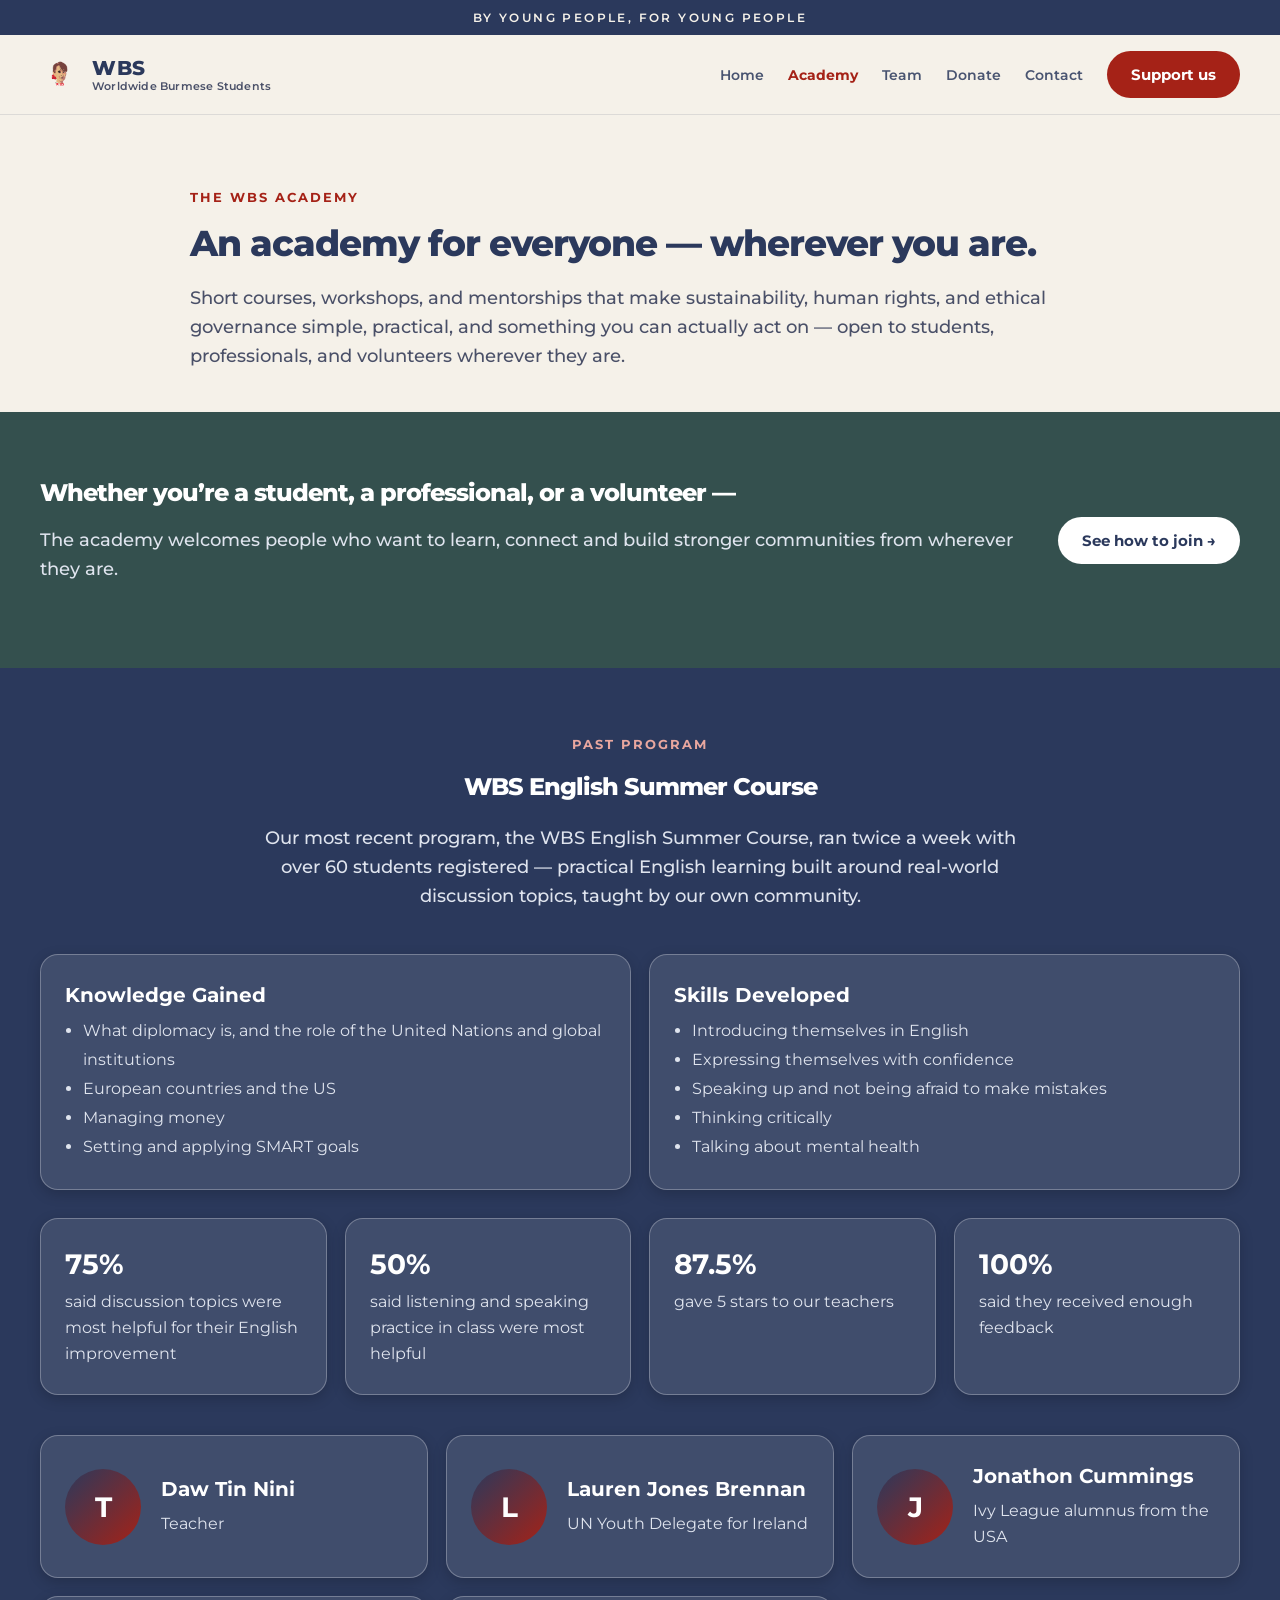
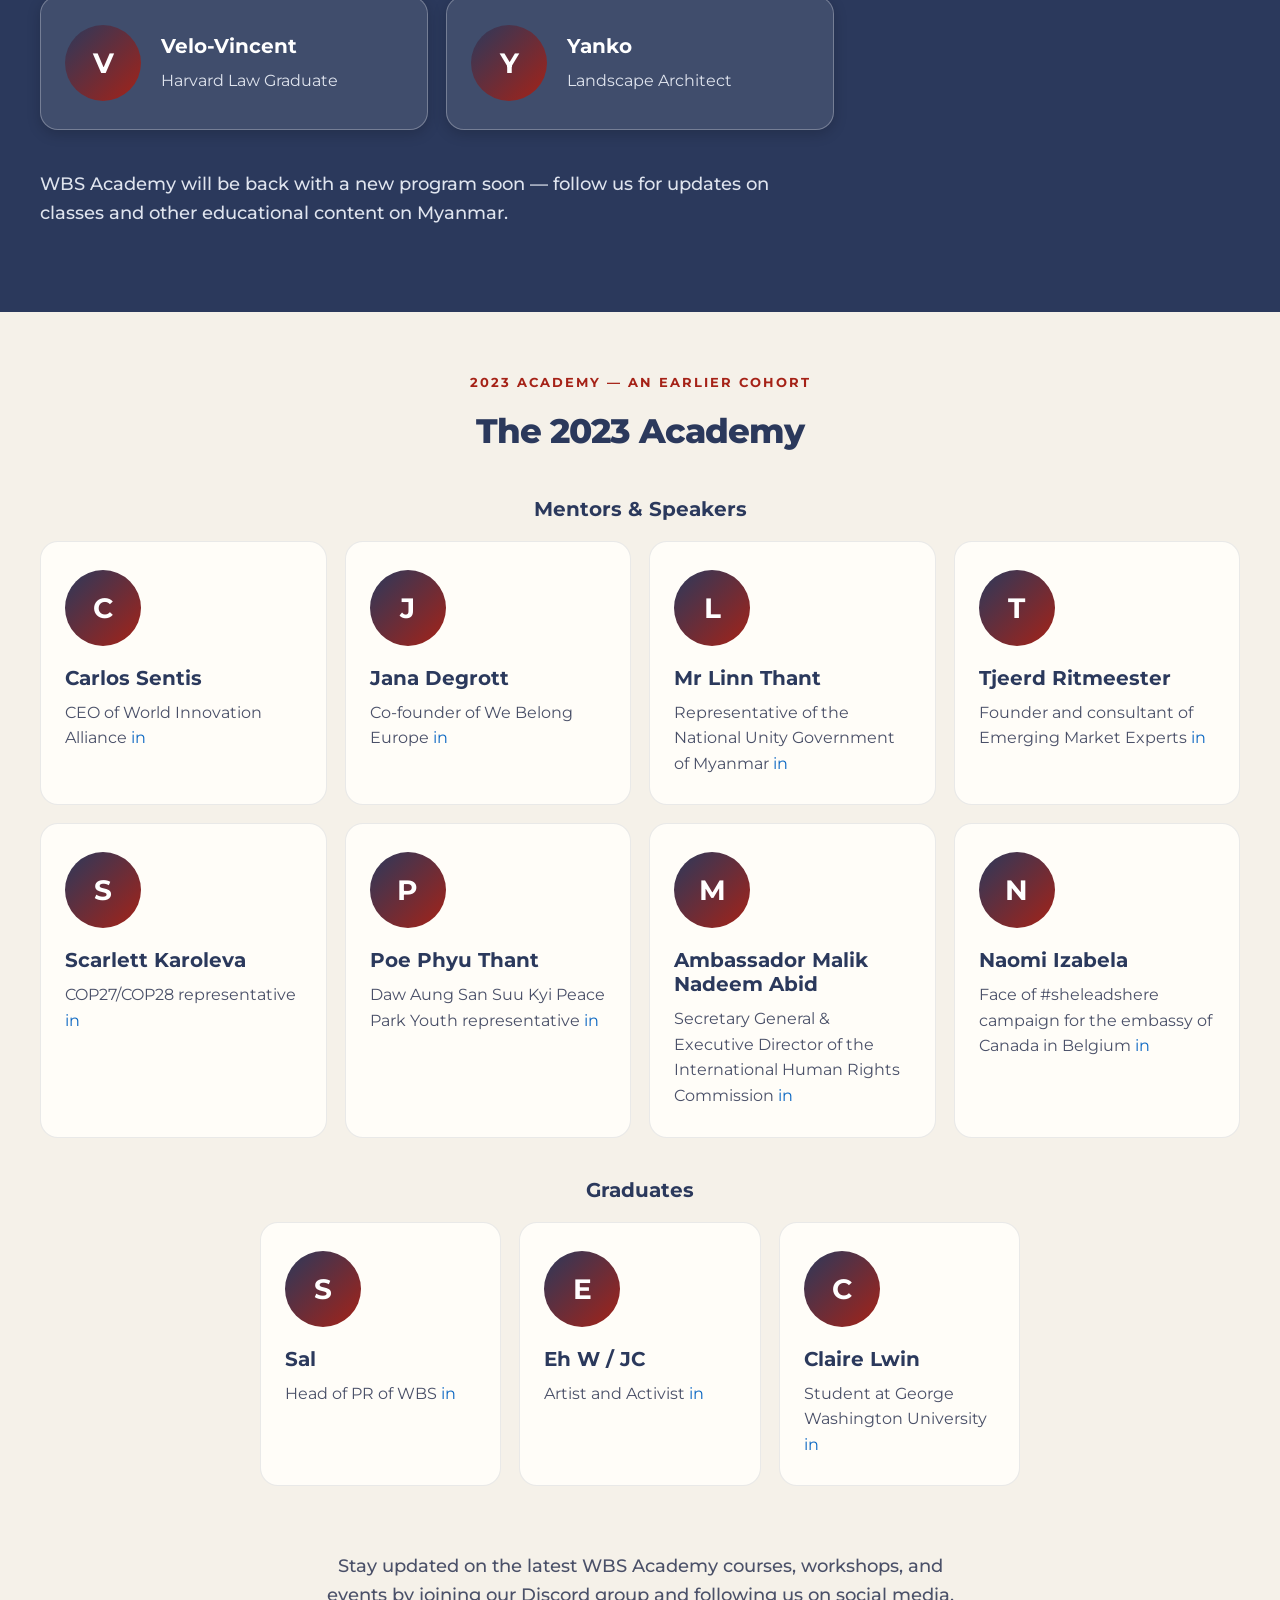
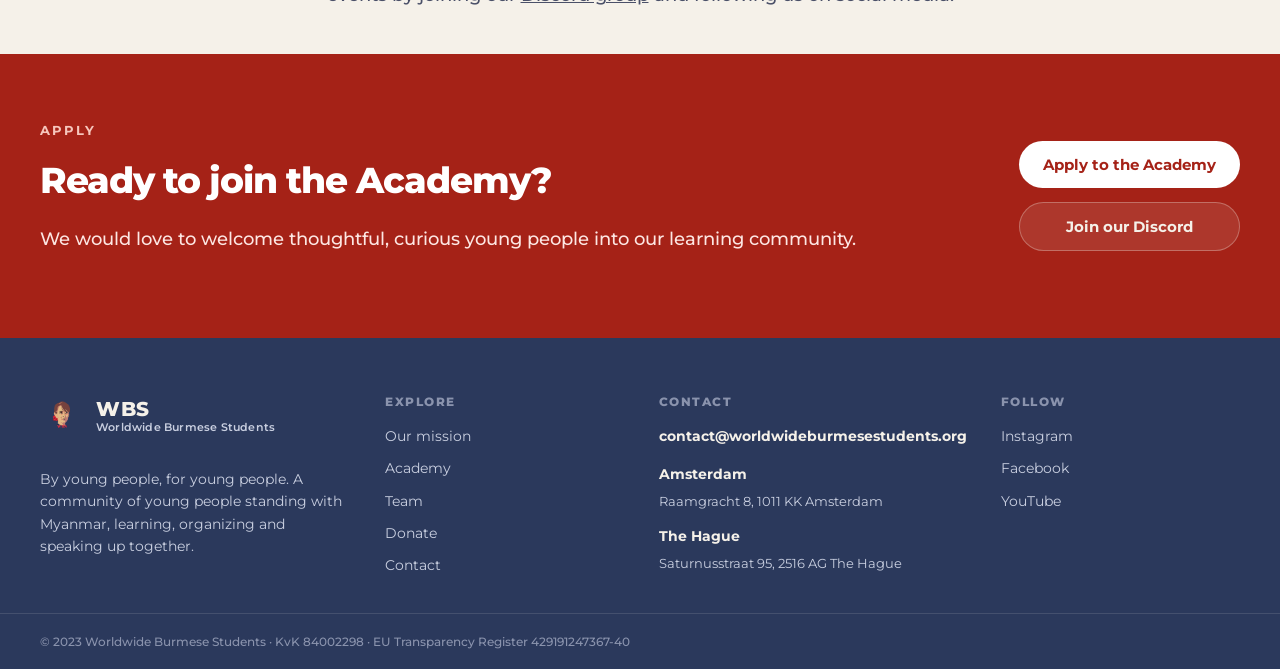
==== academy.html @ f555e379 "Initial website upload" ====
<!DOCTYPE html>
<html lang="en">
  <head>
    <meta charset="UTF-8" />
    <meta name="viewport" content="width=device-width, initial-scale=1.0" />
    <title>Academy — WBS</title>
    <link rel="preconnect" href="https://fonts.googleapis.com" />
    <link rel="preconnect" href="https://fonts.gstatic.com" crossorigin />
    <link href="https://fonts.googleapis.com/css2?family=Montserrat:ital,wght@0,400;0,500;0,600;0,700;0,800;1,500;1,600&display=swap" rel="stylesheet" />
    <link rel="stylesheet" href="styles.css" />
    <script src="partials.js"></script>
  </head>
  <body>
    <div id="site-header"></div>
    <script>WBSPartials.mountHeader('academy');</script>

    <main>
      <section class="hero hero-compact">
        <div class="container">
          <div style="text-align: left; max-width: 900px; margin: 0 auto;">
            <div class="eyebrow">The WBS Academy</div>
            <h1 style="text-align: left; max-width: none; margin-left: 0; font-size: clamp(28px, 3.2vw, 36px);">An academy for everyone — wherever you are.</h1>
            <p class="lead" style="text-align: left; max-width: none; margin-left: 0;">Short courses, workshops, and mentorships that make sustainability, human rights, and ethical governance simple, practical, and something you can actually act on — open to students, professionals, and volunteers wherever they are.</p>
          </div>
        </div>
      </section>

      <section class="band band-teal">
        <div class="container">
          <div class="section-grid" style="gap: 20px; grid-template-columns: 1fr auto; align-items: center;">
            <div>
              <h2 class="section-title" style="font-size: clamp(20px, 2.2vw, 24px); line-height: 1.25; margin-bottom: 10px; color: white;">Whether you’re a student, a professional, or a volunteer —</h2>
              <p class="section-copy" style="color: #dfe4ee;">The academy welcomes people who want to learn, connect and build stronger communities from wherever they are.</p>
            </div>
            <a class="pill-button" href="#apply" style="background: white; color: var(--navy);">See how to join →</a>
          </div>
        </div>
      </section>

      <section class="band band-navy">
        <div class="container">
          <div class="section-center" style="max-width: 760px;">
            <div class="eyebrow" style="color: #e9a79f;">Past Program</div>
            <h2 class="section-title" style="font-size: clamp(20px, 2.2vw, 24px); line-height: 1.25; color: white;">WBS English Summer Course</h2>
            <p class="section-copy" style="color: #dfe4ee;">Our most recent program, the WBS English Summer Course, ran twice a week with over 60 students registered — practical English learning built around real-world discussion topics, taught by our own community.</p>
          </div>
          <div class="card-grid two" style="margin-top: 28px; align-items: stretch;">
            <div class="feature-card" style="background: rgba(255,255,255,0.1); color: white; border: 1px solid rgba(255,255,255,0.28); box-shadow: 0 4px 14px rgba(0,0,0,0.18); display: flex; flex-direction: column; height: 100%;">
              <h3 style="color: white;">Knowledge Gained</h3>
              <ul style="margin: 0; padding-left: 18px; color: #dfe4ee; line-height: 1.8;">
                <li>What diplomacy is, and the role of the United Nations and global institutions</li>
                <li>European countries and the US</li>
                <li>Managing money</li>
                <li>Setting and applying SMART goals</li>
              </ul>
            </div>
            <div class="feature-card" style="background: rgba(255,255,255,0.1); color: white; border: 1px solid rgba(255,255,255,0.28); box-shadow: 0 4px 14px rgba(0,0,0,0.18); display: flex; flex-direction: column; height: 100%;">
              <h3 style="color: white;">Skills Developed</h3>
              <ul style="margin: 0; padding-left: 18px; color: #dfe4ee; line-height: 1.8;">
                <li>Introducing themselves in English</li>
                <li>Expressing themselves with confidence</li>
                <li>Speaking up and not being afraid to make mistakes</li>
                <li>Thinking critically</li>
                <li>Talking about mental health</li>
              </ul>
            </div>
          </div>
          <div class="card-grid four" style="margin-top: 28px;">
            <div class="stat-card" style="background: rgba(255,255,255,0.1); color: white; border: 1px solid rgba(255,255,255,0.28); box-shadow: 0 4px 14px rgba(0,0,0,0.18);">
              <strong style="color: white;">75%</strong>
              <p style="color: #dfe4ee;">said discussion topics were most helpful for their English improvement</p>
            </div>
            <div class="stat-card" style="background: rgba(255,255,255,0.1); color: white; border: 1px solid rgba(255,255,255,0.28); box-shadow: 0 4px 14px rgba(0,0,0,0.18);">
              <strong style="color: white;">50%</strong>
              <p style="color: #dfe4ee;">said listening and speaking practice in class were most helpful</p>
            </div>
            <div class="stat-card" style="background: rgba(255,255,255,0.1); color: white; border: 1px solid rgba(255,255,255,0.28); box-shadow: 0 4px 14px rgba(0,0,0,0.18);">
              <strong style="color: white;">87.5%</strong>
              <p style="color: #dfe4ee;">gave 5 stars to our teachers</p>
            </div>
            <div class="stat-card" style="background: rgba(255,255,255,0.1); color: white; border: 1px solid rgba(255,255,255,0.28); box-shadow: 0 4px 14px rgba(0,0,0,0.18);">
              <strong style="color: white;">100%</strong>
              <p style="color: #dfe4ee;">said they received enough feedback</p>
            </div>
          </div>
          <div class="card-grid three" style="margin-top: 40px;">
            <div class="person-card" style="background: rgba(255,255,255,0.1); color: white; border: 1px solid rgba(255,255,255,0.28); box-shadow: 0 4px 14px rgba(0,0,0,0.18);">
              <div class="avatar">T</div>
              <div>
                <h3 style="color: white;">Daw Tin Nini</h3>
                <p class="role" style="color: #dfe4ee;">Teacher</p>
              </div>
            </div>
            <div class="person-card" style="background: rgba(255,255,255,0.1); color: white; border: 1px solid rgba(255,255,255,0.28); box-shadow: 0 4px 14px rgba(0,0,0,0.18);">
              <div class="avatar">L</div>
              <div>
                <h3 style="color: white;">Lauren Jones Brennan</h3>
                <p class="role" style="color: #dfe4ee;">UN Youth Delegate for Ireland</p>
              </div>
            </div>
            <div class="person-card" style="background: rgba(255,255,255,0.1); color: white; border: 1px solid rgba(255,255,255,0.28); box-shadow: 0 4px 14px rgba(0,0,0,0.18);">
              <div class="avatar">J</div>
              <div>
                <h3 style="color: white;">Jonathon Cummings</h3>
                <p class="role" style="color: #dfe4ee;">Ivy League alumnus from the USA</p>
              </div>
            </div>
            <div class="person-card" style="background: rgba(255,255,255,0.1); color: white; border: 1px solid rgba(255,255,255,0.28); box-shadow: 0 4px 14px rgba(0,0,0,0.18);">
              <div class="avatar">V</div>
              <div>
                <h3 style="color: white;">Velo-Vincent</h3>
                <p class="role" style="color: #dfe4ee;">Harvard Law Graduate</p>
              </div>
            </div>
            <div class="person-card" style="background: rgba(255,255,255,0.1); color: white; border: 1px solid rgba(255,255,255,0.28); box-shadow: 0 4px 14px rgba(0,0,0,0.18);">
              <div class="avatar">Y</div>
              <div>
                <h3 style="color: white;">Yanko</h3>
                <p class="role" style="color: #dfe4ee;">Landscape Architect</p>
              </div>
            </div>
          </div>
          <p class="section-copy" style="color: #dfe4ee; margin-top: 40px; max-width: 760px;">WBS Academy will be back with a new program soon — follow us for updates on classes and other educational content on Myanmar.</p>
        </div>
      </section>

      <section class="section" style="padding-bottom: 24px;">
        <div class="container">
          <div class="section-center">
            <div class="eyebrow">2023 Academy — an earlier cohort</div>
            <h2 class="section-title" style="font-size: clamp(28px, 3.2vw, 34px); line-height: 1.25;">The 2023 Academy</h2>
          </div>

          <h3 style="text-align: center; font-size: 20px; margin: 0 0 20px;">Mentors &amp; Speakers</h3>
          <div class="card-grid four" style="align-items: stretch;">
            <div class="person-card" style="flex-direction: column; align-items: flex-start; text-align: left; height: 100%; min-height: 200px;">
              <div class="avatar">C</div>
              <div>
                <h3>Carlos Sentis</h3>
                <p class="role">CEO of World Innovation Alliance <a href="#" aria-label="LinkedIn" style="color: #0a66c2; text-decoration: none;">in</a></p>
              </div>
            </div>
            <div class="person-card" style="flex-direction: column; align-items: flex-start; text-align: left; height: 100%; min-height: 200px;">
              <div class="avatar">J</div>
              <div>
                <h3>Jana Degrott</h3>
                <p class="role">Co-founder of We Belong Europe <a href="#" aria-label="LinkedIn" style="color: #0a66c2; text-decoration: none;">in</a></p>
              </div>
            </div>
            <div class="person-card" style="flex-direction: column; align-items: flex-start; text-align: left; height: 100%; min-height: 200px;">
              <div class="avatar">L</div>
              <div>
                <h3>Mr Linn Thant</h3>
                <p class="role">Representative of the National Unity Government of Myanmar <a href="#" aria-label="LinkedIn" style="color: #0a66c2; text-decoration: none;">in</a></p>
              </div>
            </div>
            <div class="person-card" style="flex-direction: column; align-items: flex-start; text-align: left; height: 100%; min-height: 200px;">
              <div class="avatar">T</div>
              <div>
                <h3>Tjeerd Ritmeester</h3>
                <p class="role">Founder and consultant of Emerging Market Experts <a href="#" aria-label="LinkedIn" style="color: #0a66c2; text-decoration: none;">in</a></p>
              </div>
            </div>
            <div class="person-card" style="flex-direction: column; align-items: flex-start; text-align: left; height: 100%; min-height: 200px;">
              <div class="avatar">S</div>
              <div>
                <h3>Scarlett Karoleva</h3>
                <p class="role">COP27/COP28 representative <a href="#" aria-label="LinkedIn" style="color: #0a66c2; text-decoration: none;">in</a></p>
              </div>
            </div>
            <div class="person-card" style="flex-direction: column; align-items: flex-start; text-align: left; height: 100%; min-height: 200px;">
              <div class="avatar">P</div>
              <div>
                <h3>Poe Phyu Thant</h3>
                <p class="role">Daw Aung San Suu Kyi Peace Park Youth representative <a href="#" aria-label="LinkedIn" style="color: #0a66c2; text-decoration: none;">in</a></p>
              </div>
            </div>
            <div class="person-card" style="flex-direction: column; align-items: flex-start; text-align: left; height: 100%; min-height: 200px;">
              <div class="avatar">M</div>
              <div>
                <h3>Ambassador Malik Nadeem Abid</h3>
                <p class="role">Secretary General &amp; Executive Director of the International Human Rights Commission <a href="#" aria-label="LinkedIn" style="color: #0a66c2; text-decoration: none;">in</a></p>
              </div>
            </div>
            <div class="person-card" style="flex-direction: column; align-items: flex-start; text-align: left; height: 100%; min-height: 200px;">
              <div class="avatar">N</div>
              <div>
                <h3>Naomi Izabela</h3>
                <p class="role">Face of #sheleadshere campaign for the embassy of Canada in Belgium <a href="#" aria-label="LinkedIn" style="color: #0a66c2; text-decoration: none;">in</a></p>
              </div>
            </div>
          </div>

          <h3 style="text-align: center; font-size: 20px; margin: 40px 0 20px;">Graduates</h3>
          <div class="card-grid three" style="align-items: stretch; max-width: 760px; margin-left: auto; margin-right: auto;">
            <div class="person-card" style="flex-direction: column; align-items: flex-start; text-align: left; height: 100%;">
              <div class="avatar">S</div>
              <div>
                <h3>Sal</h3>
                <p class="role">Head of PR of WBS <a href="#" aria-label="LinkedIn" style="color: #0a66c2; text-decoration: none;">in</a></p>
              </div>
            </div>
            <div class="person-card" style="flex-direction: column; align-items: flex-start; text-align: left; height: 100%;">
              <div class="avatar">E</div>
              <div>
                <h3>Eh W / JC</h3>
                <p class="role">Artist and Activist <a href="#" aria-label="LinkedIn" style="color: #0a66c2; text-decoration: none;">in</a></p>
              </div>
            </div>
            <div class="person-card" style="flex-direction: column; align-items: flex-start; text-align: left; height: 100%;">
              <div class="avatar">C</div>
              <div>
                <h3>Claire Lwin</h3>
                <p class="role">Student at George Washington University <a href="#" aria-label="LinkedIn" style="color: #0a66c2; text-decoration: none;">in</a></p>
              </div>
            </div>
          </div>
        </div>
      </section>

      <section class="section" style="padding-top: 24px; padding-bottom: 0;">
        <div class="container">
          <div class="section-center" style="max-width: 640px;">
            <p class="section-copy" style="font-size: 18px;">Stay updated on the latest WBS Academy courses, workshops, and events by joining our <a href="#">Discord group</a> and following us on social media.</p>
          </div>
        </div>
      </section>

      <section class="band band-red" id="apply">
        <div class="container section-grid" style="grid-template-columns: 1fr auto; gap: 48px; align-items: center;">
          <div>
            <div class="eyebrow" style="color: #f6c6bc;">Apply</div>
            <h2 class="section-title" style="font-size: clamp(28px, 3.2vw, 36px); line-height: 1.25; color: white;">Ready to join the Academy?</h2>
            <p class="section-copy" style="color: #fde7e3;">We would love to welcome thoughtful, curious young people into our learning community.</p>
          </div>
          <div class="cta-stack" style="align-items: flex-start; max-width: 240px;">
            <a class="pill-button" href="mailto:contact@worldwideburmesestudents.org" style="background: white; color: var(--red); width: 100%;">Apply to the Academy</a>
            <a class="ghost-button" href="#" style="width: 100%;">Join our Discord</a>
          </div>
        </div>
      </section>
    </main>

    <div id="site-footer"></div>
    <script>WBSPartials.mountFooter();</script>

    <script src="script.js"></script>
  </body>
</html>
---- styles.css ----
:root {
  --navy: #2b395c;
  --red: #a52217;
  --red-dark: #8c1c13;
  --teal: #34504e;
  --paper: #f5f1e9;
  --cream: #fffdf8;
  --muted: #4a5068;
  --text-on-navy: #c9cfe0;
  --text-on-dark: #dfe4ee;
  --footer-label: #8a93ad;
  --press-label: #8a8272;
  --border: rgba(43, 57, 92, 0.1);
}

* { box-sizing: border-box; }
html { scroll-behavior: smooth; }
body {
  margin: 0;
  font-family: 'Montserrat', sans-serif;
  background: var(--paper);
  color: var(--navy);
  min-height: 100vh;
  display: flex;
  flex-direction: column;
  -webkit-font-smoothing: antialiased;
}

body > main {
  flex: 1 0 auto;
}

img { max-width: 100%; display: block; }
a { color: inherit; }
::selection { background: var(--red); color: white; }

.container {
  width: min(1200px, calc(100% - 56px));
  margin: 0 auto;
}

.message-bar {
  background: var(--navy);
  color: var(--paper);
  text-align: center;
  padding: 10px 20px;
  font-size: 12px;
  letter-spacing: 2.4px;
  font-weight: 600;
  text-transform: uppercase;
}

.site-header {
  position: sticky;
  top: 0;
  z-index: 40;
  background: rgba(245, 241, 233, 0.92);
  backdrop-filter: blur(10px);
  border-bottom: 1px solid rgba(43, 57, 92, 0.12);
}

.site-header .container {
  display: flex;
  align-items: center;
  justify-content: space-between;
  padding: 16px 0;
  gap: 24px;
}

.brand {
  display: inline-flex;
  align-items: center;
  gap: 12px;
  text-decoration: none;
  color: var(--navy);
}

.brand-logo {
  width: 40px;
  height: 40px;
  object-fit: contain;
  border-radius: 50%;
  flex-shrink: 0;
}

.footer .brand-logo {
  width: 44px;
  height: 44px;
}

.brand-text {
  display: flex;
  flex-direction: column;
  line-height: 1.2;
  white-space: nowrap;
}

.brand-name {
  font-weight: 800;
  font-size: 20px;
  letter-spacing: 0.5px;
}

.brand-subtitle {
  font-size: 11px;
  font-weight: 600;
  letter-spacing: 0.2px;
  color: var(--muted);
}

.site-header .brand-subtitle {
  display: none;
}

@media (min-width: 1180px) {
  .site-header .brand-subtitle {
    display: block;
  }
}

.nav-links {
  display: flex;
  align-items: center;
  gap: 24px;
  margin-left: auto;
}

.nav-link {
  text-decoration: none;
  color: var(--navy);
  font-size: 14px;
  font-weight: 600;
  opacity: 0.85;
  transition: opacity 180ms ease, color 180ms ease;
}

.nav-link:hover,
.nav-link:focus-visible {
  opacity: 1;
  color: var(--navy);
}

.nav-link.active {
  color: var(--red);
  font-weight: 700;
  opacity: 1;
}

.menu-toggle {
  display: none;
  border: none;
  background: transparent;
  font-size: 24px;
  color: var(--navy);
  cursor: pointer;
}

.pill-button,
.outline-button,
.ghost-button,
.link-button {
  display: inline-flex;
  align-items: center;
  justify-content: center;
  gap: 8px;
  text-decoration: none;
  border-radius: 999px;
  font-size: 15px;
  font-weight: 700;
  padding: 14px 24px;
  transition: background 180ms ease, color 180ms ease, transform 180ms ease, box-shadow 180ms ease;
}

.pill-button {
  background: var(--red);
  color: white;
}

.pill-button:hover,
.pill-button:focus-visible {
  background: var(--red-dark);
  transform: translateY(-1px);
}

.outline-button {
  color: var(--navy);
  border: 1.5px solid var(--navy);
  background: transparent;
}

.outline-button:hover,
.outline-button:focus-visible {
  background: var(--navy);
  color: var(--paper);
}

.ghost-button {
  color: var(--paper);
  border: 1px solid rgba(245, 241, 233, 0.3);
  background: rgba(245, 241, 233, 0.1);
}

.ghost-button:hover,
.ghost-button:focus-visible {
  background: rgba(245, 241, 233, 0.2);
}

.link-button {
  padding: 15px 26px;
  background: var(--red);
  color: white;
}

.link-button:hover,
.link-button:focus-visible {
  background: var(--red-dark);
}

.hero {
  padding: 64px 0 44px;
}

.hero-grid {
  display: grid;
  grid-template-columns: 1.05fr 0.95fr;
  gap: 56px;
  align-items: center;
}

.eyebrow {
  display: inline-flex;
  align-items: center;
  color: var(--red);
  font-size: 13px;
  font-weight: 700;
  letter-spacing: 2px;
  text-transform: uppercase;
  margin-bottom: 20px;
}

.hero h1,
.section-title,
.hero-title {
  font-size: clamp(34px, 4.5vw, 56px);
  line-height: 1.03;
  font-weight: 800;
  letter-spacing: -1px;
  margin: 0 0 22px;
}

.hero-copy,
.lead,
.card-copy,
.section-copy,
.muted-copy {
  font-size: 18px;
  line-height: 1.6;
  color: var(--muted);
  font-weight: 500;
}

.hero-actions {
  display: flex;
  flex-wrap: wrap;
  gap: 14px;
  margin-top: 30px;
}

.trust-row {
  margin-top: 28px;
  display: flex;
  align-items: center;
  gap: 14px;
  font-size: 12.5px;
  font-weight: 600;
  color: var(--muted);
  flex-wrap: wrap;
}

.trust-row strong {
  color: var(--navy);
}

.visual-slot {
  position: relative;
  border-radius: 18px;
  overflow: hidden;
  min-height: 460px;
  background: linear-gradient(135deg, #d8c4b2, #8f6b5b 55%, #2b395c);
  box-shadow: 0 20px 50px rgba(43, 57, 92, 0.16);
}

.visual-slot::before,
.visual-slot::after {
  content: '';
  position: absolute;
  inset: 0;
}

.visual-slot::before {
  background: radial-gradient(circle at 20% 20%, rgba(255,255,255,0.24), transparent 28%),
    radial-gradient(circle at 80% 15%, rgba(255,255,255,0.2), transparent 24%),
    linear-gradient(135deg, rgba(255,255,255,0.1), transparent 70%);
}

.visual-slot::after {
  background: linear-gradient(180deg, rgba(43, 57, 92, 0.08), rgba(43, 57, 92, 0.25));
}

.visual-label {
  position: absolute;
  inset: 0;
  display: flex;
  align-items: center;
  justify-content: center;
  color: white;
  font-size: 30px;
  font-weight: 700;
  letter-spacing: 0.4px;
  text-transform: uppercase;
  text-align: center;
  padding: 24px;
  z-index: 1;
}

.hero-quote {
  position: absolute;
  bottom: 22px;
  left: 22px;
  right: 22px;
  z-index: 2;
  background: rgba(43, 57, 92, 0.86);
  backdrop-filter: blur(4px);
  color: var(--paper);
  padding: 20px 22px;
  border-radius: 14px;
}

.hero-quote blockquote {
  font-family: Georgia, serif;
  font-style: italic;
  font-size: 22px;
  margin: 0 0 8px;
  line-height: 1.45;
}

.hero-quote .attribution {
  font-size: 13px;
  color: var(--text-on-navy);
  font-weight: 600;
}

.section {
  padding: 60px 0;
}

.section-grid {
  display: grid;
  grid-template-columns: 0.9fr 1.1fr;
  gap: 56px;
  align-items: center;
}

.band {
  padding: 66px 0;
}

.band-navy {
  background: var(--navy);
  color: var(--paper);
}

.band-teal {
  background: var(--teal);
  color: var(--paper);
}

.band-red {
  background: var(--red);
  color: white;
}

.card-grid {
  display: grid;
  gap: 18px;
}

.card-grid.two {
  grid-template-columns: repeat(2, minmax(0, 1fr));
}

.card-grid.three {
  grid-template-columns: repeat(3, minmax(0, 1fr));
}

.card-grid.four {
  grid-template-columns: repeat(4, minmax(0, 1fr));
}

.feature-card,
.info-card,
.stat-card,
.step-card,
.person-card,
.panel-card {
  background: var(--cream);
  border: 1px solid var(--border);
  border-radius: 18px;
  padding: 28px 24px;
  color: var(--navy);
}

.feature-card:hover,
.info-card:hover,
.person-card:hover,
.panel-card:hover {
  box-shadow: 0 20px 44px rgba(43, 57, 92, 0.12);
  transform: translateY(-2px);
}

.feature-card {
  text-decoration: none;
  display: block;
  transition: box-shadow 180ms ease, transform 180ms ease;
}

.feature-card h3,
.info-card h3,
.stat-card h3,
.person-card h3,
.panel-card h3 {
  font-size: 20px;
  font-weight: 700;
  margin: 0 0 10px;
}

.feature-card p,
.info-card p,
.stat-card p,
.person-card p,
.panel-card p,
.step-card p {
  margin: 0;
  color: var(--muted);
  line-height: 1.6;
}

.info-card strong,
.stat-card strong {
  display: block;
  font-size: 28px;
  margin-bottom: 8px;
}

.step-grid {
  display: grid;
  grid-template-columns: repeat(4, minmax(0, 1fr));
  gap: 0;
}

.step-card {
  border-radius: 0;
  border: none;
  border-right: 1px solid rgba(43, 57, 92, 0.14);
  padding: 0 26px 0 0;
  background: transparent;
}

.step-card:last-child {
  border-right: none;
  padding-right: 0;
}

.step-title {
  font-size: 13px;
  font-weight: 800;
  letter-spacing: 2px;
  text-transform: uppercase;
  color: var(--red);
  margin-bottom: 12px;
}

.highlight-strip {
  display: grid;
  grid-template-columns: repeat(4, minmax(0, 1fr));
  gap: 0;
}

.highlight-strip .item {
  padding: 0 24px;
  border-right: 1px solid rgba(43, 57, 92, 0.14);
}

.highlight-strip .item:last-child {
  border-right: none;
  padding-right: 0;
}

.highlight-strip .glyph {
  font-size: 32px;
  color: var(--red);
  font-weight: 800;
  margin-bottom: 10px;
}

.chips {
  display: flex;
  flex-wrap: wrap;
  gap: 12px;
  margin-top: 24px;
}

.chip {
  display: inline-flex;
  align-items: center;
  justify-content: center;
  border: 1.5px solid rgba(43, 57, 92, 0.24);
  color: var(--navy);
  border-radius: 999px;
  padding: 10px 16px;
  font-size: 14px;
  font-weight: 700;
}

.band-navy .chip,
.band-teal .chip {
  color: var(--paper);
  border-color: rgba(245, 241, 233, 0.24);
}

.press-strip {
  padding: 34px 0 40px;
  border-top: 1px solid rgba(43, 57, 92, 0.12);
}

.press-strip .container {
  display: flex;
  flex-wrap: wrap;
  align-items: center;
  gap: 18px;
  font-size: 15px;
  color: var(--press-label);
  font-weight: 700;
}

.press-strip .label {
  text-transform: uppercase;
  letter-spacing: 1.4px;
  font-size: 12px;
  color: var(--press-label);
}

.section-center {
  text-align: center;
  max-width: 640px;
  margin: 0 auto 44px;
}

.hero-compact {
  padding: 72px 0 42px;
}

.hero-compact h1 {
  max-width: 760px;
  margin-left: auto;
  margin-right: auto;
}

.hero-compact p {
  max-width: 720px;
  margin: 0 auto;
}

.quote-block {
  position: relative;
  padding: 32px 30px;
  border-radius: 18px;
  background: rgba(245, 241, 233, 0.16);
  border: 1px solid rgba(245, 241, 233, 0.22);
}

.quote-block p {
  margin: 0 0 16px;
  font-size: 17px;
  line-height: 1.72;
  color: var(--text-on-dark);
}

.signature {
  font-family: Georgia, serif;
  font-style: italic;
  font-size: 26px;
  color: #e9a79f;
}

.avatar {
  width: 76px;
  height: 76px;
  border-radius: 50%;
  background: linear-gradient(135deg, #2b395c, #a52217);
  flex-shrink: 0;
  display: grid;
  place-items: center;
  color: white;
  font-size: 28px;
  font-weight: 700;
}

.person-card {
  display: flex;
  align-items: center;
  gap: 20px;
}

.person-card .role {
  color: var(--muted);
  margin-top: 4px;
}

.cta-stack {
  display: flex;
  flex-direction: column;
  gap: 14px;
}

.cta-stack .pill-button,
.cta-stack .ghost-button {
  width: 100%;
}

.donate-hero {
  position: relative;
  border-radius: 20px;
  overflow: hidden;
  min-height: 360px;
  margin-top: 32px;
  background: linear-gradient(135deg, #8095a8, #2b395c 60%, #34504e);
}

.donate-hero .overlay {
  position: absolute;
  inset: 0;
  background: linear-gradient(180deg, rgba(43, 57, 92, 0.15), rgba(43, 57, 92, 0.62));
  display: flex;
  align-items: center;
  justify-content: center;
  text-align: center;
  padding: 24px;
}

.donate-hero h1 {
  color: white;
  font-size: clamp(34px, 3.2vw, 48px);
  margin: 0;
}

.donate-hero .eyebrow {
  color: #f5c4b1;
}

.donate-layout {
  display: grid;
  grid-template-columns: 1.35fr 0.65fr;
  gap: 56px;
  align-items: start;
}

.sidebar-stack {
  display: flex;
  flex-direction: column;
  gap: 18px;
}

.bank-card {
  background: var(--teal);
  color: var(--paper);
  padding: 28px 26px;
  border-radius: 18px;
}

.bank-card .label,
.transparency-card .label {
  font-size: 12px;
  font-weight: 800;
  letter-spacing: 1.5px;
  text-transform: uppercase;
  margin-bottom: 14px;
}

.transparency-card {
  background: var(--cream);
  padding: 28px 26px;
  border-radius: 18px;
  border: 1px solid var(--border);
}

.transparency-links {
  display: flex;
  flex-direction: column;
}

.transparency-links a {
  display: flex;
  align-items: center;
  justify-content: space-between;
  gap: 12px;
  text-decoration: none;
  color: var(--navy);
  font-weight: 600;
  padding: 12px 0;
  border-bottom: 1px solid var(--border);
}

.transparency-links a:last-child {
  border-bottom: none;
  padding-bottom: 0;
}

.transparency-links a .arrow {
  color: var(--red);
}

.contact-grid {
  display: grid;
  grid-template-columns: 0.85fr 1.15fr;
  gap: 56px;
  align-items: start;
}

.image-card {
  background: linear-gradient(135deg, #d4b69d, #3c506b);
  border-radius: 18px;
  min-height: 560px;
  position: relative;
  overflow: hidden;
}

.image-card::before,
.image-card::after {
  content: '';
  position: absolute;
  inset: 0;
}

.image-card::before {
  background: linear-gradient(115deg, rgba(255,255,255,0.08), transparent 35%);
}

.image-card::after {
  background: radial-gradient(circle at 20% 20%, rgba(255,255,255,0.24), transparent 25%);
}

.image-card .caption {
  position: absolute;
  bottom: 20px;
  right: 20px;
  background: rgba(43,57,92,0.84);
  color: var(--paper);
  padding: 12px 14px;
  border-radius: 12px;
  font-size: 13px;
  font-weight: 600;
}

.contact-card {
  background: var(--cream);
  border: 1px solid var(--border);
  border-radius: 18px;
  padding: 28px 26px;
}

.contact-card+.contact-card {
  margin-top: 16px;
}

.contact-card a {
  color: var(--navy);
  text-decoration: none;
}

.social-row {
  display: flex;
  flex-wrap: wrap;
  gap: 12px;
  margin-top: 16px;
}

.social-pill {
  border: 1.5px solid rgba(43,57,92,0.25);
  border-radius: 999px;
  padding: 11px 22px;
  font-size: 14px;
  font-weight: 700;
  color: var(--navy);
  text-decoration: none;
  transition: background 180ms ease, color 180ms ease, border-color 180ms ease;
}

.social-pill:hover,
.social-pill:focus-visible {
  background: var(--navy);
  color: var(--paper);
  border-color: var(--navy);
}

.footer {
  background: var(--navy);
  color: var(--text-on-navy);
  padding: 56px 0 0;
}

.footer-grid {
  display: grid;
  grid-template-columns: 1.3fr 1fr 1fr 1fr;
  gap: 34px;
}

.footer h4 {
  font-size: 12px;
  font-weight: 800;
  letter-spacing: 1.5px;
  text-transform: uppercase;
  color: var(--footer-label);
  margin: 0 0 16px;
}

.footer p,
.footer a,
.footer li {
  font-size: 14px;
  line-height: 1.6;
  color: var(--text-on-navy);
  text-decoration: none;
}

.footer-links {
  display: flex;
  flex-direction: column;
  gap: 10px;
}

.footer .bottom-bar {
  border-top: 1px solid rgba(245,241,233,0.12);
  margin-top: 36px;
  padding: 20px 0;
}

.bottom-bar .container {
  display: flex;
  justify-content: space-between;
  align-items: center;
  gap: 12px 24px;
  flex-wrap: wrap;
  font-size: 12px;
  color: #8a93ad;
  font-weight: 500;
}

.bottom-bar a {
  color: var(--text-on-navy);
  font-weight: 600;
}

@media (max-width: 960px) {
  .hero-grid,
  .section-grid,
  .contact-grid,
  .donate-layout {
    grid-template-columns: 1fr;
  }

  .card-grid.two,
  .card-grid.three,
  .card-grid.four,
  .step-grid,
  .highlight-strip,
  .footer-grid {
    grid-template-columns: repeat(2, minmax(0, 1fr));
  }

  .footer-grid {
    gap: 24px;
  }
}

@media (max-width: 760px) {
  .container { width: min(100% - 32px, 1200px); }
  .site-header .container { padding: 14px 0; }
  .menu-toggle { display: inline-block; }
  .nav-links {
    position: absolute;
    top: calc(100% + 6px);
    right: 16px;
    left: 16px;
    flex-direction: column;
    align-items: flex-start;
    background: rgba(245,241,233,0.98);
    border: 1px solid rgba(43,57,92,0.12);
    padding: 16px;
    border-radius: 16px;
    display: none;
  }
  .nav-links.open { display: flex; }
  .pill-button.support-cta { display: none; }
  .hero { padding-top: 48px; }
  .hero h1,
  .section-title,
  .hero-title { font-size: 38px; }
  .card-grid.two,
  .card-grid.three,
  .card-grid.four,
  .step-grid,
  .highlight-strip,
  .footer-grid { grid-template-columns: 1fr; }
  .step-card { border-right: none; border-bottom: 1px solid rgba(43,57,92,0.14); padding: 0 0 20px; margin-bottom: 20px; }
  .step-card:last-child { border-bottom: none; padding-bottom: 0; margin-bottom: 0; }
  .highlight-strip .item { padding: 0 0 20px; border-right: none; border-bottom: 1px solid rgba(43,57,92,0.14); }
  .highlight-strip .item:last-child { padding-bottom: 0; border-bottom: none; }
  .visual-slot, .image-card, .donate-hero { min-height: 320px; }
}
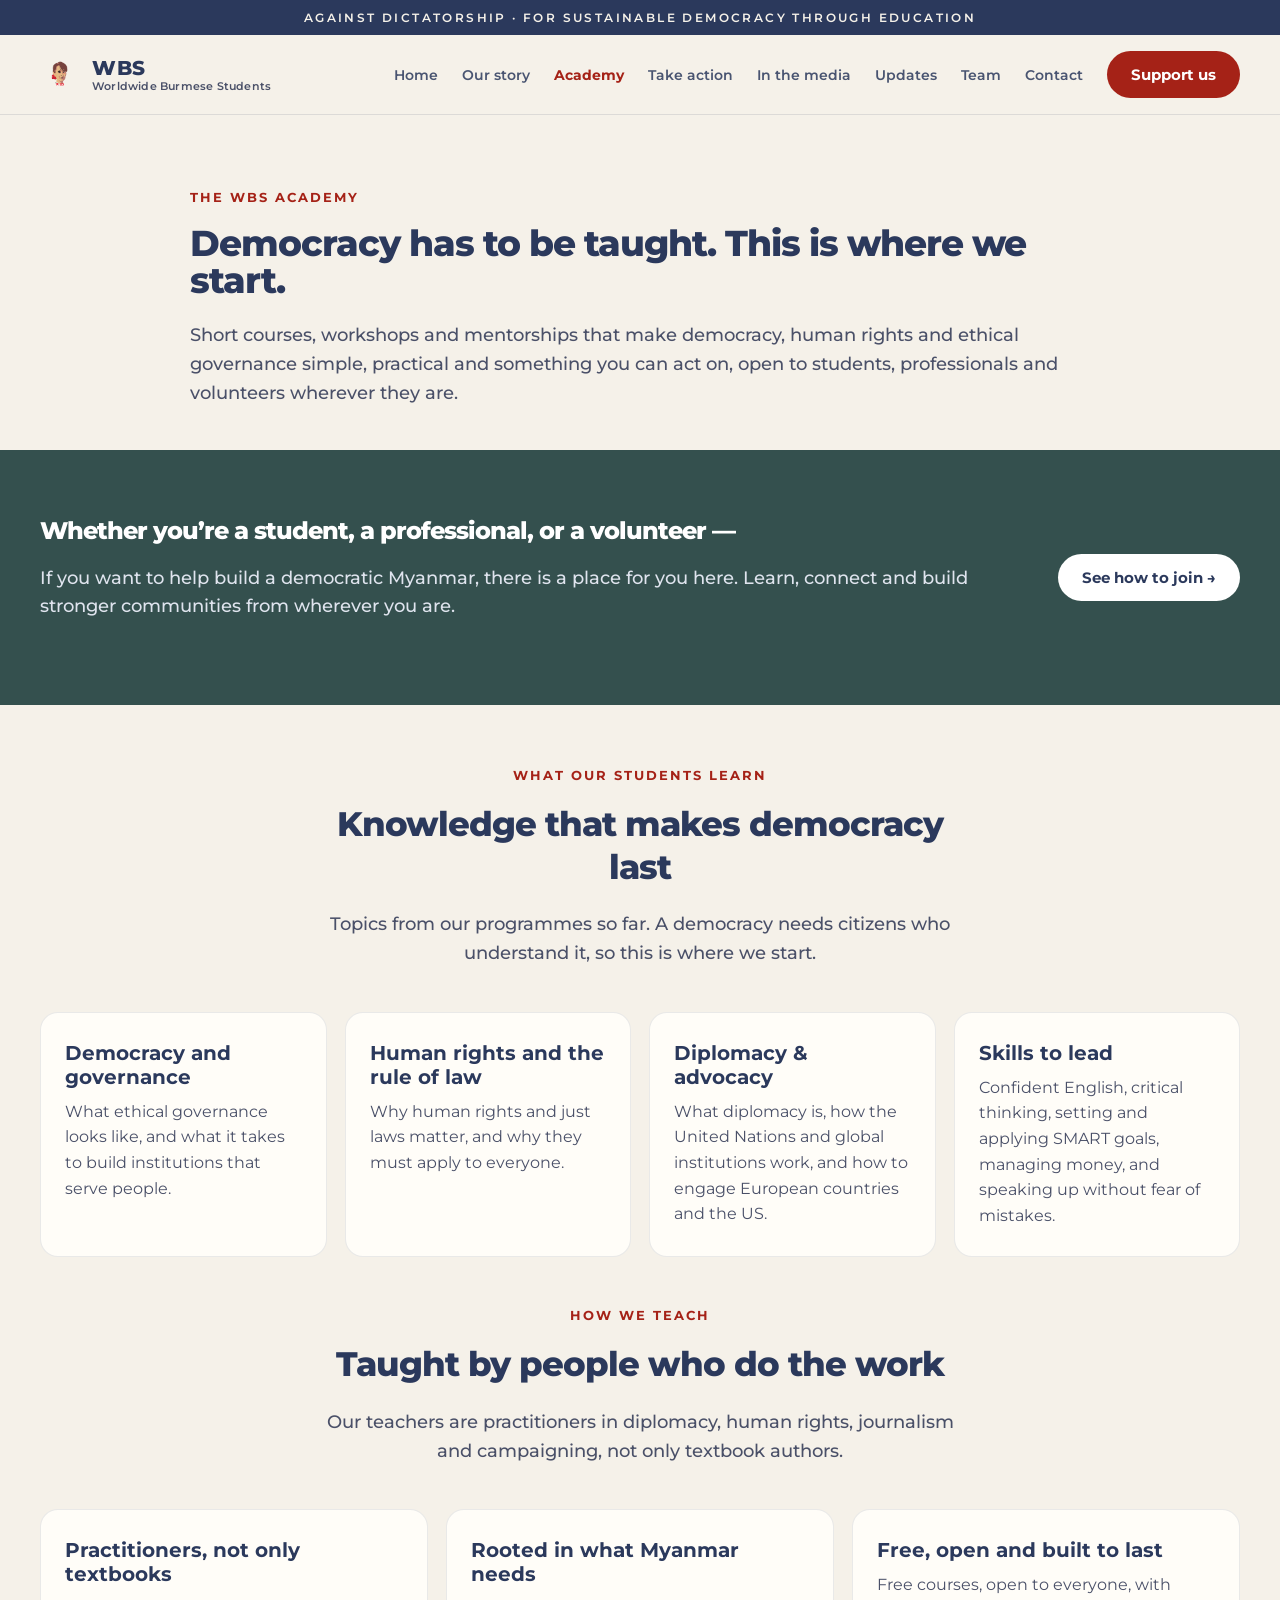
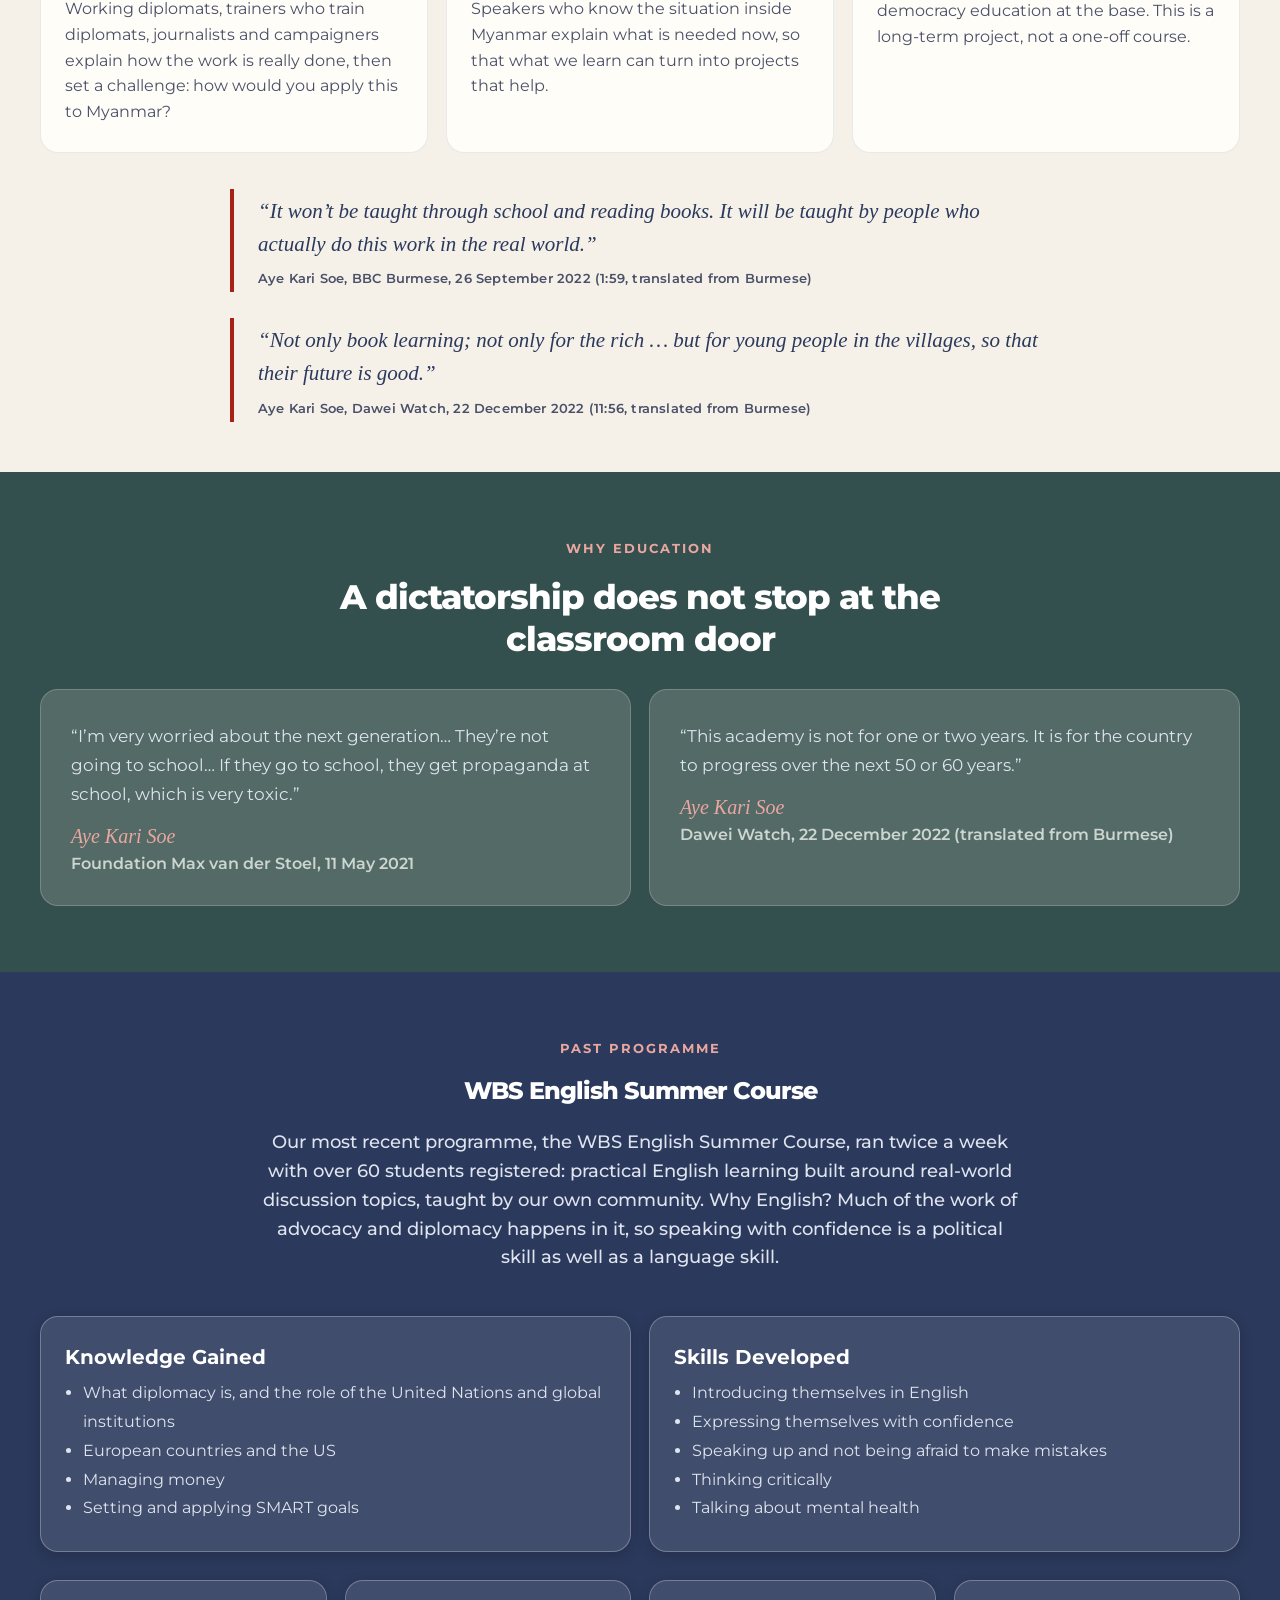
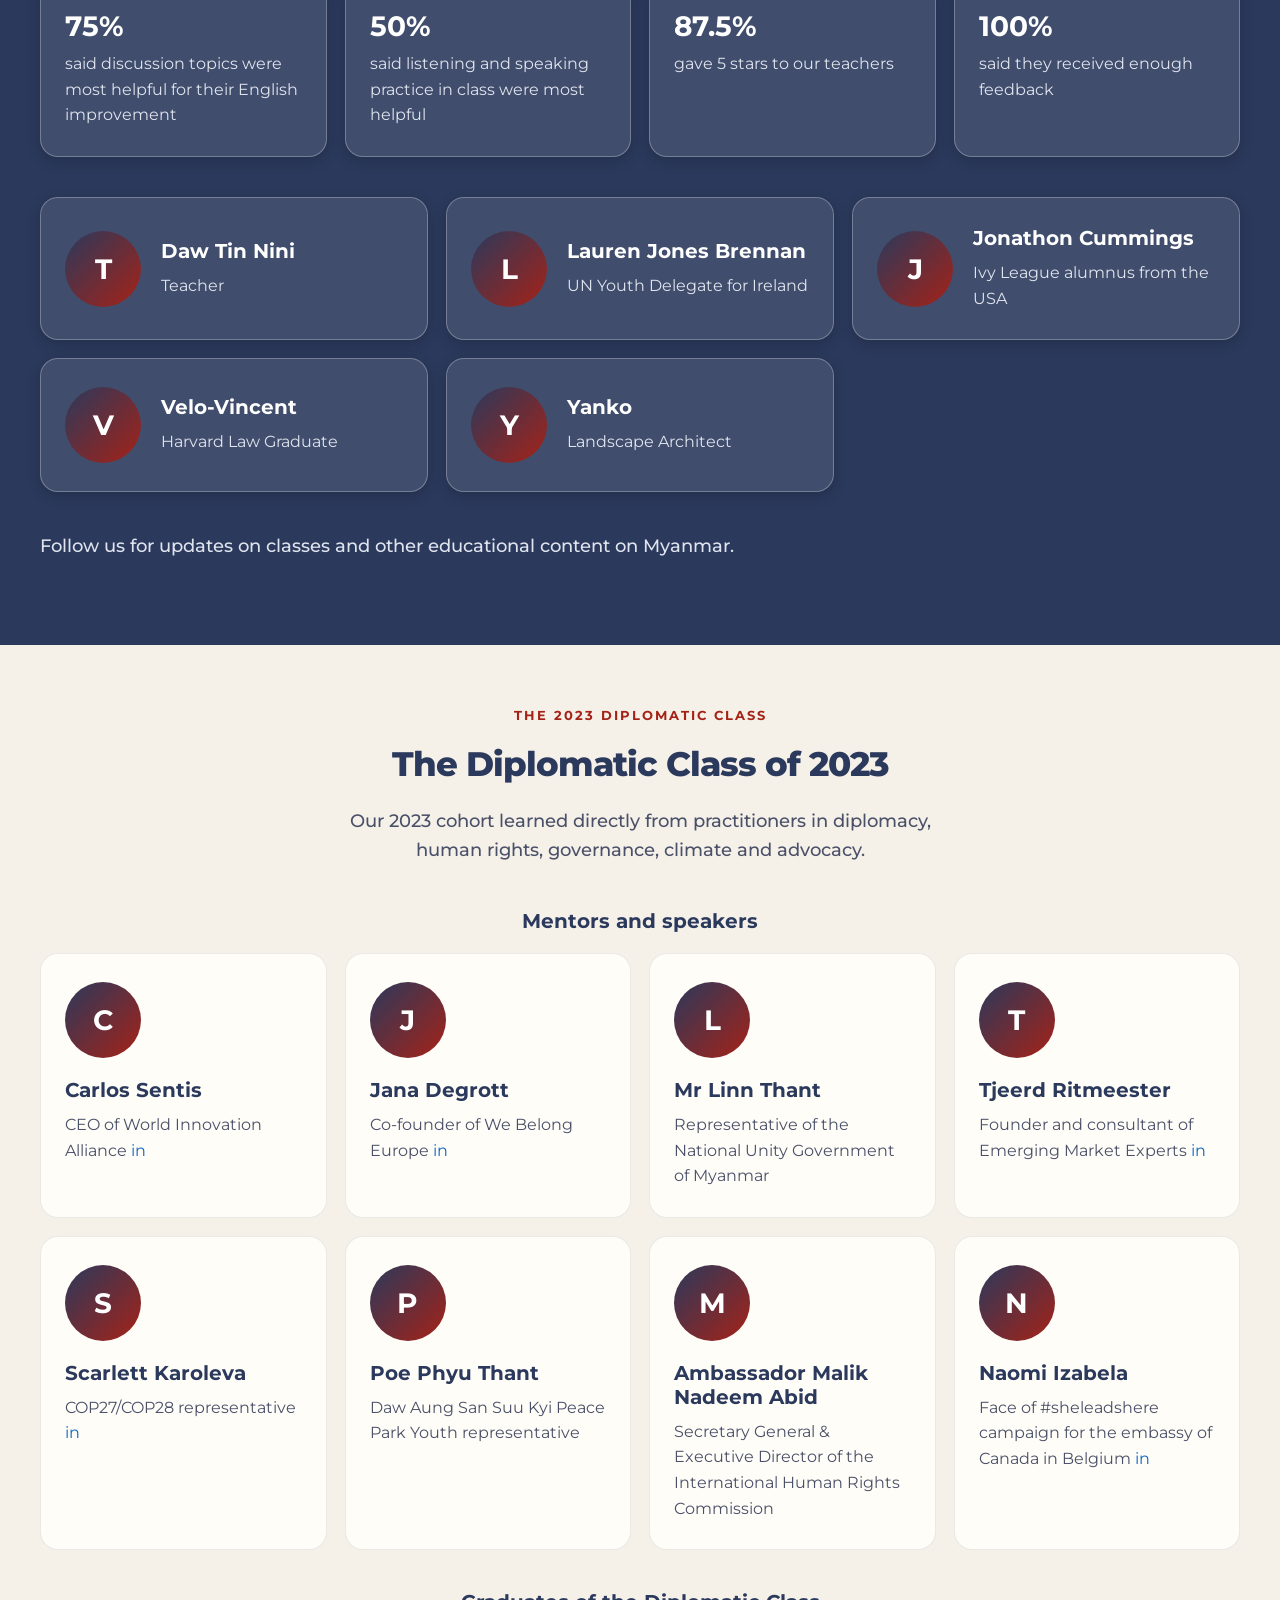
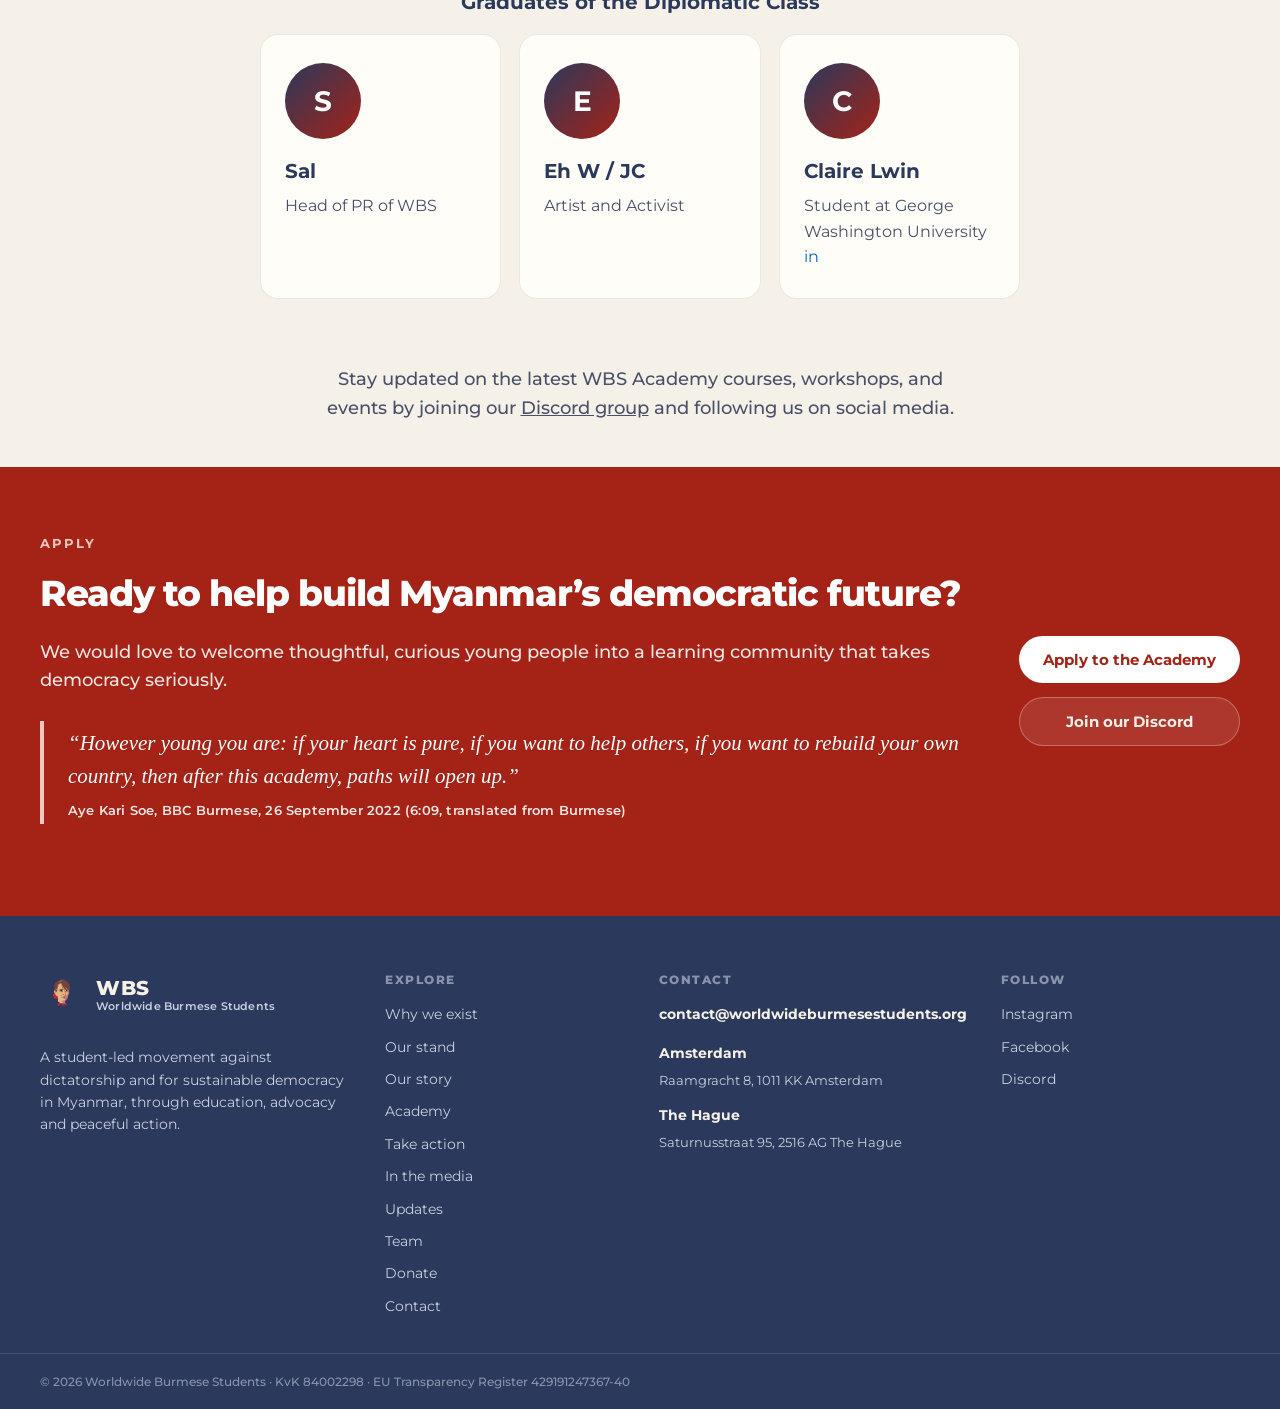
==== commit 4a6b022e: "Refocus the site on the political mission; add story, media, take-action and updates pages New pages" ====
--- a/academy.html
+++ b/academy.html
@@ -3,7 +3,12 @@
   <head>
     <meta charset="UTF-8" />
     <meta name="viewport" content="width=device-width, initial-scale=1.0" />
-    <title>Academy — WBS</title>
+    <title>Academy — Democracy through education | WBS</title>
+    <meta name="description" content="The WBS Academy teaches young people how democracy works, why the rule of law matters and how to speak up for both: short courses, workshops and mentorships open to students, professionals and volunteers worldwide." />
+    <meta property="og:type" content="website" />
+    <meta property="og:site_name" content="Worldwide Burmese Students" />
+    <meta property="og:title" content="Academy — Democracy through education | WBS" />
+    <meta property="og:description" content="The WBS Academy teaches young people how democracy works, why the rule of law matters and how to speak up for both: short courses, workshops and mentorships open to students, professionals and volunteers worldwide." />
     <link rel="preconnect" href="https://fonts.googleapis.com" />
     <link rel="preconnect" href="https://fonts.gstatic.com" crossorigin />
     <link href="https://fonts.googleapis.com/css2?family=Montserrat:ital,wght@0,400;0,500;0,600;0,700;0,800;1,500;1,600&display=swap" rel="stylesheet" />
@@ -19,8 +24,8 @@
         <div class="container">
           <div style="text-align: left; max-width: 900px; margin: 0 auto;">
             <div class="eyebrow">The WBS Academy</div>
-            <h1 style="text-align: left; max-width: none; margin-left: 0; font-size: clamp(28px, 3.2vw, 36px);">An academy for everyone — wherever you are.</h1>
-            <p class="lead" style="text-align: left; max-width: none; margin-left: 0;">Short courses, workshops, and mentorships that make sustainability, human rights, and ethical governance simple, practical, and something you can actually act on — open to students, professionals, and volunteers wherever they are.</p>
+            <h1 style="text-align: left; max-width: none; margin-left: 0; font-size: clamp(28px, 3.2vw, 36px);">Democracy has to be taught. This is where we start.</h1>
+            <p class="lead" style="text-align: left; max-width: none; margin-left: 0;">Short courses, workshops and mentorships that make democracy, human rights and ethical governance simple, practical and something you can act on, open to students, professionals and volunteers wherever they are.</p>
           </div>
         </div>
       </section>
@@ -30,19 +35,96 @@
           <div class="section-grid" style="gap: 20px; grid-template-columns: 1fr auto; align-items: center;">
             <div>
               <h2 class="section-title" style="font-size: clamp(20px, 2.2vw, 24px); line-height: 1.25; margin-bottom: 10px; color: white;">Whether you’re a student, a professional, or a volunteer —</h2>
-              <p class="section-copy" style="color: #dfe4ee;">The academy welcomes people who want to learn, connect and build stronger communities from wherever they are.</p>
+              <p class="section-copy" style="color: #dfe4ee;">If you want to help build a democratic Myanmar, there is a place for you here. Learn, connect and build stronger communities from wherever you are.</p>
             </div>
             <a class="pill-button" href="#apply" style="background: white; color: var(--navy);">See how to join →</a>
           </div>
         </div>
       </section>
 
+            <section class="section" style="padding-bottom: 24px;">
+        <div class="container">
+          <div class="section-center">
+            <div class="eyebrow">What our students learn</div>
+            <h2 class="section-title" style="font-size: clamp(28px, 3.2vw, 34px); line-height: 1.25;">Knowledge that makes democracy last</h2>
+            <p class="section-copy">Topics from our programmes so far. A democracy needs citizens who understand it, so this is where we start.</p>
+          </div>
+          <div class="card-grid four" style="align-items: stretch;">
+            <div class="feature-card">
+              <h3>Democracy and governance</h3>
+              <p>What ethical governance looks like, and what it takes to build institutions that serve people.</p>
+            </div>
+            <div class="feature-card">
+              <h3>Human rights and the rule of law</h3>
+              <p>Why human rights and just laws matter, and why they must apply to everyone.</p>
+            </div>
+            <div class="feature-card">
+              <h3>Diplomacy &amp; advocacy</h3>
+              <p>What diplomacy is, how the United Nations and global institutions work, and how to engage European countries and the US.</p>
+            </div>
+            <div class="feature-card">
+              <h3>Skills to lead</h3>
+              <p>Confident English, critical thinking, setting and applying SMART goals, managing money, and speaking up without fear of mistakes.</p>
+            </div>
+          </div>
+        </div>
+      </section>
+
+            <section class="section" style="padding-top: 24px; padding-bottom: 24px;">
+        <div class="container">
+          <div class="section-center">
+            <div class="eyebrow">How we teach</div>
+            <h2 class="section-title" style="font-size: clamp(28px, 3.2vw, 34px); line-height: 1.25;">Taught by people who do the work</h2>
+            <p class="section-copy">Our teachers are practitioners in diplomacy, human rights, journalism and campaigning, not only textbook authors.</p>
+          </div>
+          <div class="card-grid three" style="align-items: stretch;">
+            <div class="feature-card">
+              <h3>Practitioners, not only textbooks</h3>
+              <p>Working diplomats, trainers who train diplomats, journalists and campaigners explain how the work is really done, then set a challenge: how would you apply this to Myanmar?</p>
+            </div>
+            <div class="feature-card">
+              <h3>Rooted in what Myanmar needs</h3>
+              <p>Speakers who know the situation inside Myanmar explain what is needed now, so that what we learn can turn into projects that help.</p>
+            </div>
+            <div class="feature-card">
+              <h3>Free, open and built to last</h3>
+              <p>Free courses, open to everyone, with democracy education at the base. This is a long-term project, not a one-off course.</p>
+            </div>
+          </div>
+          <div style="max-width: 820px; margin: 36px auto 0;">
+            <div class="pull-quote"><p>“It won’t be taught through school and reading books. It will be taught by people who actually do this work in the real world.”</p><span class="cite">Aye Kari Soe, BBC Burmese, 26 September 2022 (1:59, translated from Burmese)</span></div>
+            <div class="pull-quote"><p>“Not only book learning; not only for the rich … but for young people in the villages, so that their future is good.”</p><span class="cite">Aye Kari Soe, Dawei Watch, 22 December 2022 (11:56, translated from Burmese)</span></div>
+          </div>
+        </div>
+      </section>
+
+            <section class="band band-teal">
+        <div class="container">
+          <div class="section-center" style="margin-bottom: 28px;">
+            <div class="eyebrow" style="color: #e9a79f;">Why education</div>
+            <h2 class="section-title" style="font-size: clamp(28px, 3.2vw, 34px); line-height: 1.25; color: white;">A dictatorship does not stop at the classroom door</h2>
+          </div>
+          <div class="card-grid two" style="align-items: stretch;">
+            <div class="quote-block">
+              <p>“I’m very worried about the next generation… They’re not going to school… If they go to school, they get propaganda at school, which is very toxic.”</p>
+              <div class="signature" style="font-size: 20px;">Aye Kari Soe</div>
+              <div style="margin-top: 6px; color: #cdd5cf; font-weight: 600;">Foundation Max van der Stoel, 11 May 2021</div>
+            </div>
+            <div class="quote-block">
+              <p>“This academy is not for one or two years. It is for the country to progress over the next 50 or 60 years.”</p>
+              <div class="signature" style="font-size: 20px;">Aye Kari Soe</div>
+              <div style="margin-top: 6px; color: #cdd5cf; font-weight: 600;">Dawei Watch, 22 December 2022 (translated from Burmese)</div>
+            </div>
+          </div>
+        </div>
+      </section>
+
       <section class="band band-navy">
         <div class="container">
           <div class="section-center" style="max-width: 760px;">
-            <div class="eyebrow" style="color: #e9a79f;">Past Program</div>
+            <div class="eyebrow" style="color: #e9a79f;">Past programme</div>
             <h2 class="section-title" style="font-size: clamp(20px, 2.2vw, 24px); line-height: 1.25; color: white;">WBS English Summer Course</h2>
-            <p class="section-copy" style="color: #dfe4ee;">Our most recent program, the WBS English Summer Course, ran twice a week with over 60 students registered — practical English learning built around real-world discussion topics, taught by our own community.</p>
+            <p class="section-copy" style="color: #dfe4ee;">Our most recent programme, the WBS English Summer Course, ran twice a week with over 60 students registered: practical English learning built around real-world discussion topics, taught by our own community. Why English? Much of the work of advocacy and diplomacy happens in it, so speaking with confidence is a political skill as well as a language skill.</p>
           </div>
           <div class="card-grid two" style="margin-top: 28px; align-items: stretch;">
             <div class="feature-card" style="background: rgba(255,255,255,0.1); color: white; border: 1px solid rgba(255,255,255,0.28); box-shadow: 0 4px 14px rgba(0,0,0,0.18); display: flex; flex-direction: column; height: 100%;">
@@ -65,7 +147,7 @@
               </ul>
             </div>
           </div>
-          <div class="card-grid four" style="margin-top: 28px;">
+                    <div class="card-grid four" style="margin-top: 28px;">
             <div class="stat-card" style="background: rgba(255,255,255,0.1); color: white; border: 1px solid rgba(255,255,255,0.28); box-shadow: 0 4px 14px rgba(0,0,0,0.18);">
               <strong style="color: white;">75%</strong>
               <p style="color: #dfe4ee;">said discussion topics were most helpful for their English improvement</p>
@@ -120,98 +202,99 @@
               </div>
             </div>
           </div>
-          <p class="section-copy" style="color: #dfe4ee; margin-top: 40px; max-width: 760px;">WBS Academy will be back with a new program soon — follow us for updates on classes and other educational content on Myanmar.</p>
+          <p class="section-copy" style="color: #dfe4ee; margin-top: 40px; max-width: 760px;">Follow us for updates on classes and other educational content on Myanmar.</p>
         </div>
       </section>
 
       <section class="section" style="padding-bottom: 24px;">
         <div class="container">
           <div class="section-center">
-            <div class="eyebrow">2023 Academy — an earlier cohort</div>
-            <h2 class="section-title" style="font-size: clamp(28px, 3.2vw, 34px); line-height: 1.25;">The 2023 Academy</h2>
-          </div>
-
-          <h3 style="text-align: center; font-size: 20px; margin: 0 0 20px;">Mentors &amp; Speakers</h3>
+            <div class="eyebrow">The 2023 Diplomatic Class</div>
+            <h2 class="section-title" style="font-size: clamp(28px, 3.2vw, 34px); line-height: 1.25;">The Diplomatic Class of 2023</h2>
+            <p class="section-copy">Our 2023 cohort learned directly from practitioners in diplomacy, human rights, governance, climate and advocacy.</p>
+          </div>
+
+          <h3 style="text-align: center; font-size: 20px; margin: 0 0 20px;">Mentors and speakers</h3>
           <div class="card-grid four" style="align-items: stretch;">
             <div class="person-card" style="flex-direction: column; align-items: flex-start; text-align: left; height: 100%; min-height: 200px;">
               <div class="avatar">C</div>
               <div>
                 <h3>Carlos Sentis</h3>
-                <p class="role">CEO of World Innovation Alliance <a href="#" aria-label="LinkedIn" style="color: #0a66c2; text-decoration: none;">in</a></p>
+                <p class="role">CEO of World Innovation Alliance <a href="https://www.linkedin.com/in/carlossentis/" aria-label="LinkedIn" target="_blank" rel="noopener" style="color: #0a66c2; text-decoration: none;">in</a></p>
               </div>
             </div>
             <div class="person-card" style="flex-direction: column; align-items: flex-start; text-align: left; height: 100%; min-height: 200px;">
               <div class="avatar">J</div>
               <div>
                 <h3>Jana Degrott</h3>
-                <p class="role">Co-founder of We Belong Europe <a href="#" aria-label="LinkedIn" style="color: #0a66c2; text-decoration: none;">in</a></p>
+                <p class="role">Co-founder of We Belong Europe <a href="https://www.linkedin.com/in/jana-degrott-b15646114/" aria-label="LinkedIn" target="_blank" rel="noopener" style="color: #0a66c2; text-decoration: none;">in</a></p>
               </div>
             </div>
             <div class="person-card" style="flex-direction: column; align-items: flex-start; text-align: left; height: 100%; min-height: 200px;">
               <div class="avatar">L</div>
               <div>
                 <h3>Mr Linn Thant</h3>
-                <p class="role">Representative of the National Unity Government of Myanmar <a href="#" aria-label="LinkedIn" style="color: #0a66c2; text-decoration: none;">in</a></p>
+                <p class="role">Representative of the National Unity Government of Myanmar</p>
               </div>
             </div>
             <div class="person-card" style="flex-direction: column; align-items: flex-start; text-align: left; height: 100%; min-height: 200px;">
               <div class="avatar">T</div>
               <div>
                 <h3>Tjeerd Ritmeester</h3>
-                <p class="role">Founder and consultant of Emerging Market Experts <a href="#" aria-label="LinkedIn" style="color: #0a66c2; text-decoration: none;">in</a></p>
+                <p class="role">Founder and consultant of Emerging Market Experts <a href="https://www.linkedin.com/in/tjeerd-ritmeester-56374954/" aria-label="LinkedIn" target="_blank" rel="noopener" style="color: #0a66c2; text-decoration: none;">in</a></p>
               </div>
             </div>
             <div class="person-card" style="flex-direction: column; align-items: flex-start; text-align: left; height: 100%; min-height: 200px;">
               <div class="avatar">S</div>
               <div>
                 <h3>Scarlett Karoleva</h3>
-                <p class="role">COP27/COP28 representative <a href="#" aria-label="LinkedIn" style="color: #0a66c2; text-decoration: none;">in</a></p>
+                <p class="role">COP27/COP28 representative <a href="https://www.linkedin.com/in/scarlett-karoleva-678aa612a/" aria-label="LinkedIn" target="_blank" rel="noopener" style="color: #0a66c2; text-decoration: none;">in</a></p>
               </div>
             </div>
             <div class="person-card" style="flex-direction: column; align-items: flex-start; text-align: left; height: 100%; min-height: 200px;">
               <div class="avatar">P</div>
               <div>
                 <h3>Poe Phyu Thant</h3>
-                <p class="role">Daw Aung San Suu Kyi Peace Park Youth representative <a href="#" aria-label="LinkedIn" style="color: #0a66c2; text-decoration: none;">in</a></p>
+                <p class="role">Daw Aung San Suu Kyi Peace Park Youth representative</p>
               </div>
             </div>
             <div class="person-card" style="flex-direction: column; align-items: flex-start; text-align: left; height: 100%; min-height: 200px;">
               <div class="avatar">M</div>
               <div>
                 <h3>Ambassador Malik Nadeem Abid</h3>
-                <p class="role">Secretary General &amp; Executive Director of the International Human Rights Commission <a href="#" aria-label="LinkedIn" style="color: #0a66c2; text-decoration: none;">in</a></p>
+                <p class="role">Secretary General &amp; Executive Director of the International Human Rights Commission</p>
               </div>
             </div>
             <div class="person-card" style="flex-direction: column; align-items: flex-start; text-align: left; height: 100%; min-height: 200px;">
               <div class="avatar">N</div>
               <div>
                 <h3>Naomi Izabela</h3>
-                <p class="role">Face of #sheleadshere campaign for the embassy of Canada in Belgium <a href="#" aria-label="LinkedIn" style="color: #0a66c2; text-decoration: none;">in</a></p>
-              </div>
-            </div>
-          </div>
-
-          <h3 style="text-align: center; font-size: 20px; margin: 40px 0 20px;">Graduates</h3>
+                <p class="role">Face of #sheleadshere campaign for the embassy of Canada in Belgium <a href="https://www.linkedin.com/in/naomi-izabela/" aria-label="LinkedIn" target="_blank" rel="noopener" style="color: #0a66c2; text-decoration: none;">in</a></p>
+              </div>
+            </div>
+          </div>
+
+          <h3 style="text-align: center; font-size: 20px; margin: 40px 0 20px;">Graduates of the Diplomatic Class</h3>
           <div class="card-grid three" style="align-items: stretch; max-width: 760px; margin-left: auto; margin-right: auto;">
             <div class="person-card" style="flex-direction: column; align-items: flex-start; text-align: left; height: 100%;">
               <div class="avatar">S</div>
               <div>
                 <h3>Sal</h3>
-                <p class="role">Head of PR of WBS <a href="#" aria-label="LinkedIn" style="color: #0a66c2; text-decoration: none;">in</a></p>
+                <p class="role">Head of PR of WBS</p>
               </div>
             </div>
             <div class="person-card" style="flex-direction: column; align-items: flex-start; text-align: left; height: 100%;">
               <div class="avatar">E</div>
               <div>
                 <h3>Eh W / JC</h3>
-                <p class="role">Artist and Activist <a href="#" aria-label="LinkedIn" style="color: #0a66c2; text-decoration: none;">in</a></p>
+                <p class="role">Artist and Activist</p>
               </div>
             </div>
             <div class="person-card" style="flex-direction: column; align-items: flex-start; text-align: left; height: 100%;">
               <div class="avatar">C</div>
               <div>
                 <h3>Claire Lwin</h3>
-                <p class="role">Student at George Washington University <a href="#" aria-label="LinkedIn" style="color: #0a66c2; text-decoration: none;">in</a></p>
+                <p class="role">Student at George Washington University <a href="https://www.linkedin.com/in/claire-lwin-11b3561b3/" aria-label="LinkedIn" target="_blank" rel="noopener" style="color: #0a66c2; text-decoration: none;">in</a></p>
               </div>
             </div>
           </div>
@@ -221,7 +304,7 @@
       <section class="section" style="padding-top: 24px; padding-bottom: 0;">
         <div class="container">
           <div class="section-center" style="max-width: 640px;">
-            <p class="section-copy" style="font-size: 18px;">Stay updated on the latest WBS Academy courses, workshops, and events by joining our <a href="#">Discord group</a> and following us on social media.</p>
+            <p class="section-copy" style="font-size: 18px;">Stay updated on the latest WBS Academy courses, workshops, and events by joining our <a href="https://discord.gg/jc8YbtjE" target="_blank" rel="noopener">Discord group</a> and following us on social media.</p>
           </div>
         </div>
       </section>
@@ -230,12 +313,13 @@
         <div class="container section-grid" style="grid-template-columns: 1fr auto; gap: 48px; align-items: center;">
           <div>
             <div class="eyebrow" style="color: #f6c6bc;">Apply</div>
-            <h2 class="section-title" style="font-size: clamp(28px, 3.2vw, 36px); line-height: 1.25; color: white;">Ready to join the Academy?</h2>
-            <p class="section-copy" style="color: #fde7e3;">We would love to welcome thoughtful, curious young people into our learning community.</p>
+            <h2 class="section-title" style="font-size: clamp(28px, 3.2vw, 36px); line-height: 1.25; color: white;">Ready to help build Myanmar’s democratic future?</h2>
+            <p class="section-copy" style="color: #fde7e3;">We would love to welcome thoughtful, curious young people into a learning community that takes democracy seriously.</p>
+            <div class="pull-quote on-dark"><p>“However young you are: if your heart is pure, if you want to help others, if you want to rebuild your own country, then after this academy, paths will open up.”</p><span class="cite">Aye Kari Soe, BBC Burmese, 26 September 2022 (6:09, translated from Burmese)</span></div>
           </div>
           <div class="cta-stack" style="align-items: flex-start; max-width: 240px;">
             <a class="pill-button" href="mailto:contact@worldwideburmesestudents.org" style="background: white; color: var(--red); width: 100%;">Apply to the Academy</a>
-            <a class="ghost-button" href="#" style="width: 100%;">Join our Discord</a>
+            <a class="ghost-button" href="https://discord.gg/jc8YbtjE" target="_blank" rel="noopener" style="width: 100%;">Join our Discord</a>
           </div>
         </div>
       </section>
--- a/styles.css
+++ b/styles.css
@@ -860,6 +860,16 @@
   color: var(--text-on-navy);
   font-weight: 600;
 }
+
+/* Pull quotes: the founder's words from the interviews, with their source. Added for the doc-aligned copy. */
+.pull-quote { margin: 26px 0; padding: 6px 0 6px 24px; border-left: 4px solid var(--red); }
+.pull-quote p { font-family: Georgia, serif; font-style: italic; font-size: 21px; line-height: 1.55; color: var(--navy); margin: 0 0 10px; }
+.pull-quote .cite { display: block; font-size: 13px; font-weight: 600; color: var(--muted); letter-spacing: 0.2px; }
+.pull-quote.on-dark { border-left-color: #f6c6bc; }
+.pull-quote.on-dark p { color: white; }
+.pull-quote.on-dark .cite { color: #fde7e3; }
+.feature-card .pull-quote { margin: 16px 0 0; padding-left: 18px; }
+.feature-card .pull-quote p { font-size: 17px; }
 
 @media (max-width: 960px) {
   .hero-grid,
